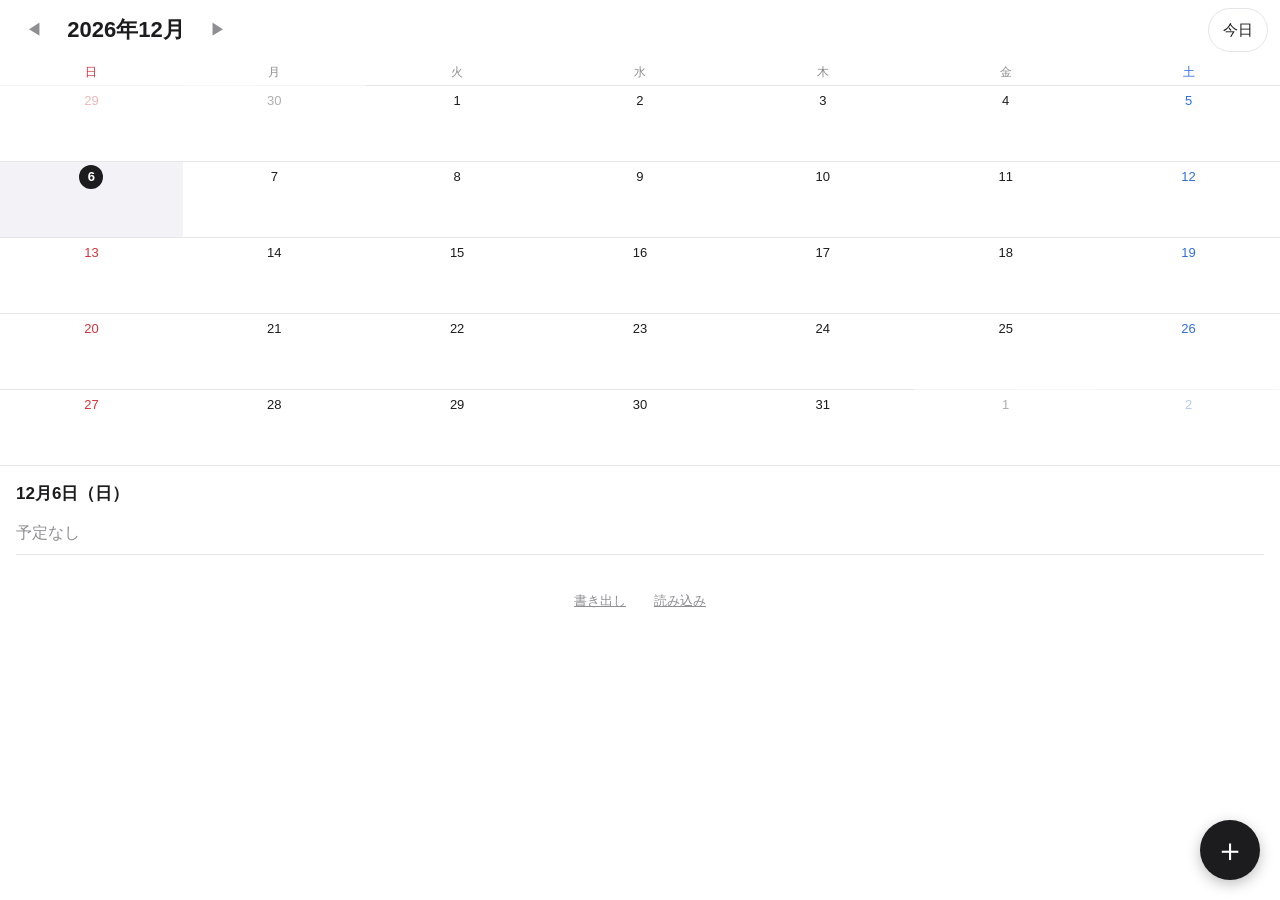
==== index.html @ e32bca34 "feat: カレンダーの画面 Co-Authored-By: Claude Opus 5.5 <noreply@anthropic.com>" ====
<!doctype html>
<html lang="ja">
<head>
  <meta charset="utf-8">
  <meta name="viewport" content="width=device-width, initial-scale=1, viewport-fit=cover">
  <meta name="apple-mobile-web-app-capable" content="yes">
  <meta name="mobile-web-app-capable" content="yes">
  <meta name="apple-mobile-web-app-status-bar-style" content="default">
  <meta name="apple-mobile-web-app-title" content="予定">
  <meta name="theme-color" content="#ffffff">
  <title>予定</title>
  <link rel="manifest" href="manifest.json">
  <link rel="apple-touch-icon" href="icon-192.png">
  <link rel="stylesheet" href="style.css">
</head>
<body>
  <header class="top">
    <button id="prev" class="nav" aria-label="前の月">◀</button>
    <h1 id="month-label"></h1>
    <button id="next" class="nav" aria-label="次の月">▶</button>
    <button id="today" class="today-btn">今日</button>
  </header>

  <div class="weekdays">
    <span class="sun">日</span><span>月</span><span>火</span><span>水</span><span>木</span><span>金</span><span class="sat">土</span>
  </div>
  <main id="grid" class="grid"></main>

  <section class="day">
    <p id="notice" class="notice" hidden>試合日程を読み込めませんでした</p>
    <h2 id="day-label"></h2>
    <ul id="day-list" class="day-list"></ul>
  </section>

  <footer class="backup">
    <button id="export">書き出し</button>
    <button id="import">読み込み</button>
    <input id="import-file" type="file" accept="application/json,.json" hidden>
  </footer>

  <button id="add" class="add" aria-label="予定を追加">＋</button>

  <dialog id="sheet" class="sheet">
    <form id="form" method="dialog">
      <h2 id="form-title">予定を追加</h2>
      <div class="types" role="radiogroup" aria-label="種類">
        <label><input type="radio" name="type" value="baito" checked><span>バイト</span></label>
        <label><input type="radio" name="type" value="jugyo"><span>授業</span></label>
        <label><input type="radio" name="type" value="shukatsu"><span>就活</span></label>
      </div>
      <label class="field">タイトル<input name="title" required placeholder="例：ABCマート"></label>
      <label class="field">日付<input name="date" type="date" required></label>
      <div class="row">
        <label class="field">開始<input name="start" type="time"></label>
        <label class="field">終了<input name="end" type="time"></label>
      </div>
      <div id="repeat-box" class="repeat" hidden>
        <label class="check"><input name="weekly" type="checkbox"> 毎週くり返す</label>
        <label class="field">終わりの日<input name="until" type="date"></label>
      </div>
      <label class="field">メモ<textarea name="memo" rows="2"></textarea></label>
      <p id="form-error" class="form-error" hidden></p>
      <div class="actions">
        <button type="button" id="delete" class="danger" hidden>消す</button>
        <button type="button" id="cancel">キャンセル</button>
        <button type="submit" id="save" class="primary">保存</button>
      </div>
    </form>
  </dialog>

  <script type="module" src="js/app.js"></script>
</body>
</html>
---- style.css ----
:root {
  --bg: #ffffff;
  --text: #1c1c1e;
  --sub: #8e8e93;
  --line: #e5e5ea;
  --soft: #f2f2f7;
  --accent: #1c1c1e;
  --sun: #d6333a;
  --sat: #2f6fde;
  color-scheme: light dark;
}

@media (prefers-color-scheme: dark) {
  :root {
    --bg: #000000;
    --text: #f2f2f7;
    --sub: #8e8e93;
    --line: #2c2c2e;
    --soft: #1c1c1e;
    --accent: #f2f2f7;
    --sun: #ff6b6b;
    --sat: #6ea2ff;
  }
}

* { box-sizing: border-box; }

body {
  margin: 0;
  background: var(--bg);
  color: var(--text);
  font-family: -apple-system, BlinkMacSystemFont, "Hiragino Sans", sans-serif;
  font-size: 16px;
  padding: env(safe-area-inset-top) 0 calc(96px + env(safe-area-inset-bottom));
  -webkit-tap-highlight-color: transparent;
}

button {
  font: inherit;
  color: inherit;
  background: none;
  border: 0;
  min-height: 44px;
  cursor: pointer;
}

/* 上のバー */
.top {
  display: flex;
  align-items: center;
  gap: 4px;
  padding: 8px 12px;
}
.top h1 {
  margin: 0;
  font-size: 22px;
  font-weight: 700;
  min-width: 132px;
  text-align: center;
}
.nav { width: 44px; color: var(--sub); }
.today-btn {
  margin-left: auto;
  padding: 0 14px;
  border: 1px solid var(--line);
  border-radius: 22px;
  font-size: 15px;
}

/* 曜日とマス */
.weekdays, .grid {
  display: grid;
  grid-template-columns: repeat(7, 1fr);
}
.weekdays span {
  text-align: center;
  font-size: 12px;
  color: var(--sub);
  padding: 4px 0;
}
.weekdays .sun { color: var(--sun); }
.weekdays .sat { color: var(--sat); }

.cell {
  min-height: 76px;
  min-width: 0;
  border-top: 1px solid var(--line);
  padding: 3px 2px;
  display: flex;
  flex-direction: column;
  gap: 2px;
  align-items: stretch;
  text-align: left;
  border-radius: 0;
}
.cell .num {
  align-self: center;
  font-size: 13px;
  width: 24px;
  height: 24px;
  line-height: 24px;
  text-align: center;
  border-radius: 12px;
}
.cell.sun .num { color: var(--sun); }
.cell.sat .num { color: var(--sat); }
.cell.other { opacity: 0.35; }
.cell.today .num { background: var(--accent); color: var(--bg); font-weight: 700; }
.cell.selected { background: var(--soft); }

.bar {
  font-size: 10px;
  line-height: 15px;
  padding: 0 3px;
  border-radius: 3px;
  color: #fff;
  white-space: nowrap;
  overflow: hidden;
  text-overflow: clip;
}
.more { font-size: 10px; color: var(--sub); padding-left: 3px; }

/* 下の一覧 */
.day { padding: 8px 16px; border-top: 1px solid var(--line); }
.day h2 { font-size: 17px; margin: 8px 0; }
.day-list { list-style: none; margin: 0; padding: 0; }
.day-list li { border-bottom: 1px solid var(--line); }
.day-list button, .day-list .static {
  width: 100%;
  display: flex;
  align-items: center;
  gap: 10px;
  padding: 10px 0;
  text-align: left;
}
.dot { width: 10px; height: 10px; border-radius: 5px; flex: none; }
.time { width: 112px; flex: none; white-space: nowrap; color: var(--sub); font-size: 15px; font-variant-numeric: tabular-nums; }
.title { flex: 1; min-width: 0; overflow-wrap: anywhere; }
.empty { color: var(--sub); padding: 10px 0; }
.notice { font-size: 13px; color: var(--sub); margin: 4px 0; }

.backup {
  display: flex;
  justify-content: center;
  gap: 16px;
  padding: 16px;
}
.backup button { font-size: 13px; color: var(--sub); text-decoration: underline; }

/* 追加ボタン */
.add {
  position: fixed;
  right: 20px;
  bottom: calc(20px + env(safe-area-inset-bottom));
  width: 60px;
  height: 60px;
  border-radius: 30px;
  background: var(--accent);
  color: var(--bg);
  font-size: 32px;
  line-height: 1;
  box-shadow: 0 4px 14px rgba(0, 0, 0, 0.25);
}

/* 下から出るフォーム */
.sheet {
  width: 100%;
  max-width: 520px;
  margin: auto auto 0;
  border: 0;
  border-radius: 16px 16px 0 0;
  padding: 16px 16px calc(16px + env(safe-area-inset-bottom));
  background: var(--bg);
  color: var(--text);
  max-height: 92vh;
}
.sheet::backdrop { background: rgba(0, 0, 0, 0.4); }
.sheet h2 { margin: 0 0 12px; font-size: 18px; }

.types { display: flex; gap: 8px; margin-bottom: 12px; }
.types label { flex: 1; }
.types input { position: absolute; opacity: 0; pointer-events: none; }
.types span {
  display: block;
  text-align: center;
  padding: 11px 0;
  border-radius: 10px;
  border: 1px solid var(--line);
}
.types input:checked + span { color: #fff; border-color: transparent; }
.types input[value="baito"]:checked + span { background: #2f6fde; }
.types input[value="jugyo"]:checked + span { background: #2e9e5b; }
.types input[value="shukatsu"]:checked + span { background: #e8862a; }
.types input:focus-visible + span { outline: 2px solid var(--accent); }

.field {
  display: flex;
  flex-direction: column;
  gap: 4px;
  font-size: 13px;
  color: var(--sub);
  margin-bottom: 10px;
  flex: 1;
  min-width: 0;
}
.field input, .field textarea {
  font: inherit;
  font-size: 16px;
  color: var(--text);
  background: var(--soft);
  border: 0;
  border-radius: 10px;
  padding: 10px 12px;
  min-height: 44px;
  width: 100%;
}
.row { display: flex; gap: 10px; }
.repeat { background: var(--soft); border-radius: 10px; padding: 10px 12px 0; margin-bottom: 10px; }
.repeat .field input { background: var(--bg); }
.check { display: flex; align-items: center; gap: 8px; min-height: 44px; }
.check input { width: 20px; height: 20px; }
.form-error { color: var(--sun); font-size: 14px; margin: 0 0 8px; }

.actions { display: flex; gap: 8px; }
.actions button { flex: 1; border-radius: 10px; background: var(--soft); }
.actions .primary { background: var(--accent); color: var(--bg); font-weight: 700; }
.actions .danger { color: var(--sun); }
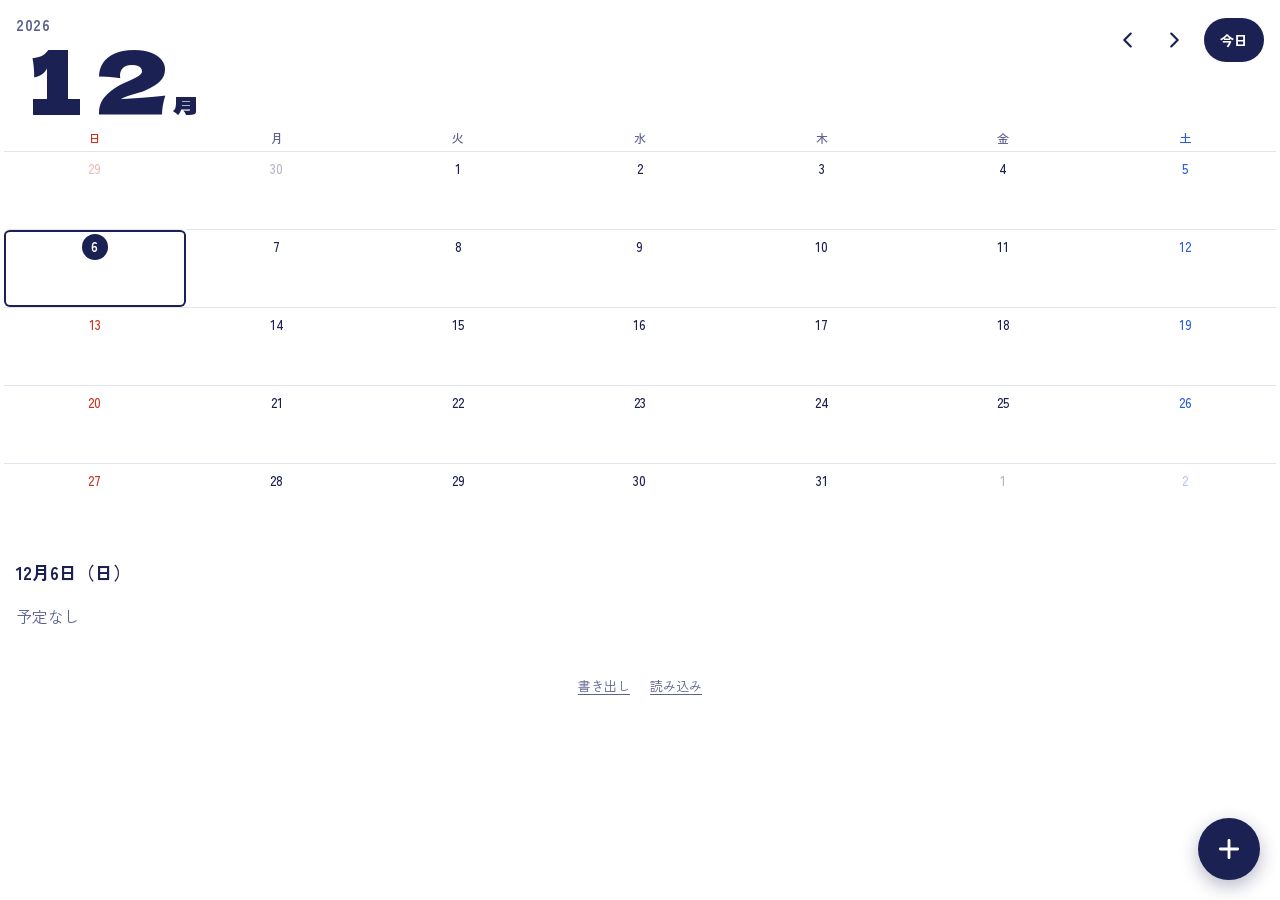
==== commit 8c1dc210: "style: アトレティコをテーマに見た目を作り直す（大きい月・試合の日の赤白しま・次の試合） Co-Authored-By: Claude Opus 5.5 <noreply@anthropic.c" ====
--- a/index.html
+++ b/index.html
@@ -7,19 +7,40 @@
   <meta name="mobile-web-app-capable" content="yes">
   <meta name="apple-mobile-web-app-status-bar-style" content="default">
   <meta name="apple-mobile-web-app-title" content="予定">
-  <meta name="theme-color" content="#ffffff">
+  <meta name="theme-color" content="#ffffff" media="(prefers-color-scheme: light)">
+  <meta name="theme-color" content="#0d1030" media="(prefers-color-scheme: dark)">
   <title>予定</title>
   <link rel="manifest" href="manifest.json">
   <link rel="apple-touch-icon" href="icon-192.png">
+  <link rel="preconnect" href="https://fonts.googleapis.com">
+  <link rel="preconnect" href="https://fonts.gstatic.com" crossorigin>
+  <link rel="stylesheet" href="https://fonts.googleapis.com/css2?family=Dela+Gothic+One&family=Zen+Kaku+Gothic+New:wght@400;500;700&display=swap">
   <link rel="stylesheet" href="style.css">
 </head>
 <body>
   <header class="top">
-    <button id="prev" class="nav" aria-label="前の月">◀</button>
-    <h1 id="month-label"></h1>
-    <button id="next" class="nav" aria-label="次の月">▶</button>
-    <button id="today" class="today-btn">今日</button>
+    <h1 class="month" aria-live="polite">
+      <span id="year" class="year"></span>
+      <span class="month-row"><span id="month-num" class="month-num"></span><span class="month-unit">月</span></span>
+    </h1>
+    <nav class="nav-group">
+      <button id="prev" class="nav" aria-label="前の月"><svg viewBox="0 0 24 24" aria-hidden="true"><path d="M15 5l-7 7 7 7"/></svg></button>
+      <button id="next" class="nav" aria-label="次の月"><svg viewBox="0 0 24 24" aria-hidden="true"><path d="M9 5l7 7-7 7"/></svg></button>
+      <button id="today" class="today-btn">今日</button>
+    </nav>
   </header>
+
+  <button id="next-match" class="next-match" hidden>
+    <span class="stripes" aria-hidden="true"></span>
+    <span class="nm-main">
+      <span class="nm-label">次の試合</span>
+      <span id="nm-title" class="nm-title"></span>
+    </span>
+    <span class="nm-side">
+      <span id="nm-when" class="nm-when"></span>
+      <span id="nm-comp" class="nm-comp"></span>
+    </span>
+  </button>
 
   <div class="weekdays">
     <span class="sun">日</span><span>月</span><span>火</span><span>水</span><span>木</span><span>金</span><span class="sat">土</span>
@@ -38,7 +59,7 @@
     <input id="import-file" type="file" accept="application/json,.json" hidden>
   </footer>
 
-  <button id="add" class="add" aria-label="予定を追加">＋</button>
+  <button id="add" class="add" aria-label="予定を追加"><svg viewBox="0 0 24 24" aria-hidden="true"><path d="M12 4v16M4 12h16"/></svg></button>
 
   <dialog id="sheet" class="sheet">
     <form id="form" method="dialog">
--- a/style.css
+++ b/style.css
@@ -1,25 +1,30 @@
+/* アトレティコの紺と赤白をもとにした見た目 */
 :root {
-  --bg: #ffffff;
-  --text: #1c1c1e;
-  --sub: #8e8e93;
-  --line: #e5e5ea;
-  --soft: #f2f2f7;
-  --accent: #1c1c1e;
-  --sun: #d6333a;
-  --sat: #2f6fde;
+  --ink: #1b2152;        /* 紺：文字・ボタン */
+  --ink-soft: #5d6390;   /* 紺の薄い版：補足の文字 */
+  --paper: #ffffff;      /* 背景 */
+  --mist: #f1f2f6;       /* 薄いグレー：入力欄・選択中 */
+  --rule: #e2e4ee;       /* 線 */
+  --red: #cb3524;        /* アトレティコの赤 */
+  --sat: #2b5fd9;
+  --on-ink: #ffffff;     /* 紺の上の文字 */
+  --stripe: rgba(203, 53, 36, 0.09);
+  --display: "Dela Gothic One", "Hiragino Sans", sans-serif;
+  --body: "Zen Kaku Gothic New", -apple-system, "Hiragino Sans", sans-serif;
   color-scheme: light dark;
 }
 
 @media (prefers-color-scheme: dark) {
   :root {
-    --bg: #000000;
-    --text: #f2f2f7;
-    --sub: #8e8e93;
-    --line: #2c2c2e;
-    --soft: #1c1c1e;
-    --accent: #f2f2f7;
-    --sun: #ff6b6b;
-    --sat: #6ea2ff;
+    --ink: #eef0fa;
+    --ink-soft: #9aa0c8;
+    --paper: #0d1030;
+    --mist: #181c45;
+    --rule: #242959;
+    --red: #ff5a47;
+    --sat: #7aa0ff;
+    --on-ink: #0d1030;
+    --stripe: rgba(255, 90, 71, 0.13);
   }
 }
 
@@ -27,11 +32,12 @@
 
 body {
   margin: 0;
-  background: var(--bg);
-  color: var(--text);
-  font-family: -apple-system, BlinkMacSystemFont, "Hiragino Sans", sans-serif;
+  background: var(--paper);
+  color: var(--ink);
+  font-family: var(--body);
   font-size: 16px;
-  padding: env(safe-area-inset-top) 0 calc(96px + env(safe-area-inset-bottom));
+  line-height: 1.5;
+  padding: env(safe-area-inset-top) 0 calc(104px + env(safe-area-inset-bottom));
   -webkit-tap-highlight-color: transparent;
 }
 
@@ -40,165 +46,230 @@
   color: inherit;
   background: none;
   border: 0;
+  padding: 0;
   min-height: 44px;
   cursor: pointer;
 }
-
-/* 上のバー */
+button:focus-visible, input:focus-visible, textarea:focus-visible {
+  outline: 2px solid var(--red);
+  outline-offset: 2px;
+}
+
+/* ---------- 上：大きい月 ---------- */
 .top {
   display: flex;
+  justify-content: space-between;
+  align-items: flex-start;
+  padding: 14px 16px 6px;
+}
+.month { margin: 0; font-weight: 400; }
+.year {
+  display: block;
+  font-size: 15px;
+  font-weight: 700;
+  color: var(--ink-soft);
+  letter-spacing: 0.04em;
+}
+.month-row { display: flex; align-items: baseline; gap: 4px; }
+.month-num {
+  font-family: var(--display);
+  font-size: 88px;
+  line-height: 0.92;
+  letter-spacing: -0.03em;
+  font-variant-numeric: tabular-nums;
+}
+.month-unit { font-family: var(--display); font-size: 24px; }
+.month-num.swap { animation: swap 260ms cubic-bezier(0.2, 0.7, 0.2, 1); }
+@keyframes swap {
+  from { opacity: 0; transform: translateY(10px); }
+}
+
+.nav-group { display: flex; align-items: center; gap: 2px; padding-top: 4px; }
+.nav { width: 44px; display: grid; place-items: center; color: var(--ink); }
+.nav svg { width: 22px; height: 22px; fill: none; stroke: currentColor; stroke-width: 2.4; stroke-linecap: round; stroke-linejoin: round; }
+.today-btn {
+  margin-left: 6px;
+  padding: 0 16px;
+  border-radius: 22px;
+  background: var(--ink);
+  color: var(--on-ink);
+  font-weight: 700;
+  font-size: 14px;
+}
+
+/* ---------- 次の試合 ---------- */
+.next-match {
+  display: flex;
   align-items: center;
-  gap: 4px;
-  padding: 8px 12px;
-}
-.top h1 {
-  margin: 0;
-  font-size: 22px;
-  font-weight: 700;
-  min-width: 132px;
-  text-align: center;
-}
-.nav { width: 44px; color: var(--sub); }
-.today-btn {
-  margin-left: auto;
-  padding: 0 14px;
-  border: 1px solid var(--line);
-  border-radius: 22px;
-  font-size: 15px;
-}
-
-/* 曜日とマス */
+  gap: 10px;
+  width: calc(100% - 32px);
+  margin: 6px 16px 12px;
+  padding: 8px 12px 8px 0;
+  text-align: left;
+  border-top: 1px solid var(--rule);
+  border-bottom: 1px solid var(--rule);
+  border-radius: 0;
+}
+.next-match[hidden] { display: none; }
+.stripes {
+  flex: none;
+  width: 22px;
+  height: 36px;
+  background: repeating-linear-gradient(90deg, var(--red) 0 4.4px, transparent 4.4px 8.8px);
+  border-radius: 2px;
+}
+.nm-main, .nm-side { display: flex; flex-direction: column; line-height: 1.35; }
+.nm-main { flex: 1; min-width: 0; }
+.nm-side { flex: none; align-items: flex-end; }
+.nm-label, .nm-comp { font-size: 12px; color: var(--ink-soft); }
+.nm-title { font-weight: 700; overflow: hidden; text-overflow: ellipsis; white-space: nowrap; }
+.nm-when { font-size: 15px; font-weight: 700; font-variant-numeric: tabular-nums; }
+
+/* ---------- 曜日とマス ---------- */
 .weekdays, .grid {
   display: grid;
-  grid-template-columns: repeat(7, 1fr);
+  grid-template-columns: repeat(7, minmax(0, 1fr));
+  padding: 0 4px;
 }
 .weekdays span {
   text-align: center;
   font-size: 12px;
-  color: var(--sub);
-  padding: 4px 0;
-}
-.weekdays .sun { color: var(--sun); }
+  font-weight: 500;
+  color: var(--ink-soft);
+  padding-bottom: 4px;
+}
+.weekdays .sun { color: var(--red); }
 .weekdays .sat { color: var(--sat); }
 
 .cell {
-  min-height: 76px;
-  min-width: 0;
-  border-top: 1px solid var(--line);
-  padding: 3px 2px;
+  min-height: 78px;
+  border-top: 1px solid var(--rule);
+  padding: 4px 2px 3px;
   display: flex;
   flex-direction: column;
   gap: 2px;
   align-items: stretch;
   text-align: left;
   border-radius: 0;
-}
+  position: relative;
+}
+/* 試合の日は赤白のしま */
+.cell.match {
+  background: repeating-linear-gradient(90deg, var(--stripe) 0 7px, transparent 7px 14px);
+}
+.cell.selected { box-shadow: inset 0 0 0 2px var(--ink); border-radius: 6px; }
 .cell .num {
   align-self: center;
   font-size: 13px;
-  width: 24px;
-  height: 24px;
-  line-height: 24px;
+  font-weight: 500;
+  width: 26px;
+  height: 26px;
+  line-height: 26px;
   text-align: center;
-  border-radius: 12px;
-}
-.cell.sun .num { color: var(--sun); }
+  border-radius: 13px;
+  font-variant-numeric: tabular-nums;
+}
+.cell.sun .num { color: var(--red); }
 .cell.sat .num { color: var(--sat); }
-.cell.other { opacity: 0.35; }
-.cell.today .num { background: var(--accent); color: var(--bg); font-weight: 700; }
-.cell.selected { background: var(--soft); }
+.cell.other > * { opacity: 0.32; }
+.cell.today .num { background: var(--ink); color: var(--on-ink); font-weight: 700; }
 
 .bar {
   font-size: 10px;
-  line-height: 15px;
+  font-weight: 700;
+  line-height: 16px;
   padding: 0 3px;
   border-radius: 3px;
   color: #fff;
   white-space: nowrap;
   overflow: hidden;
-  text-overflow: clip;
-}
-.more { font-size: 10px; color: var(--sub); padding-left: 3px; }
-
-/* 下の一覧 */
-.day { padding: 8px 16px; border-top: 1px solid var(--line); }
-.day h2 { font-size: 17px; margin: 8px 0; }
+}
+.more { font-size: 10px; font-weight: 700; color: var(--ink-soft); padding-left: 3px; }
+
+/* ---------- その日の予定 ---------- */
+.day { padding: 18px 16px 4px; }
+.day h2 { font-size: 18px; font-weight: 700; margin: 0 0 6px; }
 .day-list { list-style: none; margin: 0; padding: 0; }
-.day-list li { border-bottom: 1px solid var(--line); }
+.day-list li { border-bottom: 1px solid var(--rule); }
 .day-list button, .day-list .static {
   width: 100%;
   display: flex;
   align-items: center;
-  gap: 10px;
-  padding: 10px 0;
+  gap: 12px;
+  padding: 12px 0;
   text-align: left;
 }
-.dot { width: 10px; height: 10px; border-radius: 5px; flex: none; }
-.time { width: 112px; flex: none; white-space: nowrap; color: var(--sub); font-size: 15px; font-variant-numeric: tabular-nums; }
-.title { flex: 1; min-width: 0; overflow-wrap: anywhere; }
-.empty { color: var(--sub); padding: 10px 0; }
-.notice { font-size: 13px; color: var(--sub); margin: 4px 0; }
+.dot { width: 4px; align-self: stretch; border-radius: 2px; flex: none; }
+.time { width: 108px; flex: none; color: var(--ink-soft); font-size: 15px; font-weight: 500; white-space: nowrap; font-variant-numeric: tabular-nums; }
+.title { flex: 1; min-width: 0; font-weight: 500; overflow-wrap: anywhere; }
+.empty { color: var(--ink-soft); padding: 12px 0; border-bottom: 0 !important; }
+.notice { font-size: 13px; color: var(--red); margin: 0 0 8px; }
 
 .backup {
   display: flex;
   justify-content: center;
-  gap: 16px;
-  padding: 16px;
-}
-.backup button { font-size: 13px; color: var(--sub); text-decoration: underline; }
-
-/* 追加ボタン */
+  gap: 20px;
+  padding: 20px 16px;
+}
+.backup button { font-size: 13px; color: var(--ink-soft); text-decoration: underline; text-underline-offset: 3px; }
+
+/* ---------- 追加ボタン ---------- */
 .add {
   position: fixed;
   right: 20px;
   bottom: calc(20px + env(safe-area-inset-bottom));
-  width: 60px;
-  height: 60px;
-  border-radius: 30px;
-  background: var(--accent);
-  color: var(--bg);
-  font-size: 32px;
-  line-height: 1;
-  box-shadow: 0 4px 14px rgba(0, 0, 0, 0.25);
-}
-
-/* 下から出るフォーム */
+  width: 62px;
+  height: 62px;
+  border-radius: 31px;
+  background: var(--ink);
+  color: var(--on-ink);
+  display: grid;
+  place-items: center;
+  box-shadow: 0 6px 18px rgba(27, 33, 82, 0.32);
+}
+.add svg { width: 26px; height: 26px; stroke: currentColor; stroke-width: 2.6; stroke-linecap: round; }
+
+/* ---------- 下から出るフォーム ---------- */
 .sheet {
   width: 100%;
   max-width: 520px;
   margin: auto auto 0;
   border: 0;
-  border-radius: 16px 16px 0 0;
-  padding: 16px 16px calc(16px + env(safe-area-inset-bottom));
-  background: var(--bg);
-  color: var(--text);
+  border-radius: 20px 20px 0 0;
+  padding: 20px 16px calc(16px + env(safe-area-inset-bottom));
+  background: var(--paper);
+  color: var(--ink);
   max-height: 92vh;
 }
-.sheet::backdrop { background: rgba(0, 0, 0, 0.4); }
-.sheet h2 { margin: 0 0 12px; font-size: 18px; }
-
-.types { display: flex; gap: 8px; margin-bottom: 12px; }
+.sheet[open] { animation: rise 220ms cubic-bezier(0.2, 0.7, 0.2, 1); }
+@keyframes rise { from { transform: translateY(40px); opacity: 0; } }
+.sheet::backdrop { background: rgba(13, 16, 48, 0.45); }
+.sheet h2 { margin: 0 0 14px; font-family: var(--display); font-weight: 400; font-size: 22px; }
+
+.types { display: flex; gap: 8px; margin-bottom: 14px; }
 .types label { flex: 1; }
 .types input { position: absolute; opacity: 0; pointer-events: none; }
 .types span {
   display: block;
   text-align: center;
-  padding: 11px 0;
+  padding: 10px 0;
   border-radius: 10px;
-  border: 1px solid var(--line);
+  border: 1.5px solid var(--rule);
+  font-weight: 700;
 }
 .types input:checked + span { color: #fff; border-color: transparent; }
-.types input[value="baito"]:checked + span { background: #2f6fde; }
-.types input[value="jugyo"]:checked + span { background: #2e9e5b; }
-.types input[value="shukatsu"]:checked + span { background: #e8862a; }
-.types input:focus-visible + span { outline: 2px solid var(--accent); }
+.types input[value="baito"]:checked + span { background: #2b5fd9; }
+.types input[value="jugyo"]:checked + span { background: #17936a; }
+.types input[value="shukatsu"]:checked + span { background: #e08214; }
+.types input:focus-visible + span { outline: 2px solid var(--red); outline-offset: 2px; }
 
 .field {
   display: flex;
   flex-direction: column;
   gap: 4px;
   font-size: 13px;
-  color: var(--sub);
+  font-weight: 500;
+  color: var(--ink-soft);
   margin-bottom: 10px;
   flex: 1;
   min-width: 0;
@@ -206,8 +277,9 @@
 .field input, .field textarea {
   font: inherit;
   font-size: 16px;
-  color: var(--text);
-  background: var(--soft);
+  font-weight: 400;
+  color: var(--ink);
+  background: var(--mist);
   border: 0;
   border-radius: 10px;
   padding: 10px 12px;
@@ -215,13 +287,18 @@
   width: 100%;
 }
 .row { display: flex; gap: 10px; }
-.repeat { background: var(--soft); border-radius: 10px; padding: 10px 12px 0; margin-bottom: 10px; }
-.repeat .field input { background: var(--bg); }
-.check { display: flex; align-items: center; gap: 8px; min-height: 44px; }
-.check input { width: 20px; height: 20px; }
-.form-error { color: var(--sun); font-size: 14px; margin: 0 0 8px; }
-
-.actions { display: flex; gap: 8px; }
-.actions button { flex: 1; border-radius: 10px; background: var(--soft); }
-.actions .primary { background: var(--accent); color: var(--bg); font-weight: 700; }
-.actions .danger { color: var(--sun); }
+.repeat { background: var(--mist); border-radius: 12px; padding: 4px 12px 2px; margin-bottom: 10px; }
+.repeat[hidden] { display: none; }
+.repeat .field input { background: var(--paper); }
+.check { display: flex; align-items: center; gap: 8px; min-height: 44px; font-weight: 500; }
+.check input { width: 20px; height: 20px; accent-color: var(--ink); }
+.form-error { color: var(--red); font-size: 14px; font-weight: 500; margin: 0 0 8px; }
+
+.actions { display: flex; gap: 8px; margin-top: 4px; }
+.actions button { flex: 1; border-radius: 12px; background: var(--mist); font-weight: 700; }
+.actions .primary { background: var(--ink); color: var(--on-ink); }
+.actions .danger { color: var(--red); }
+
+@media (prefers-reduced-motion: reduce) {
+  .month-num.swap, .sheet[open] { animation: none; }
+}
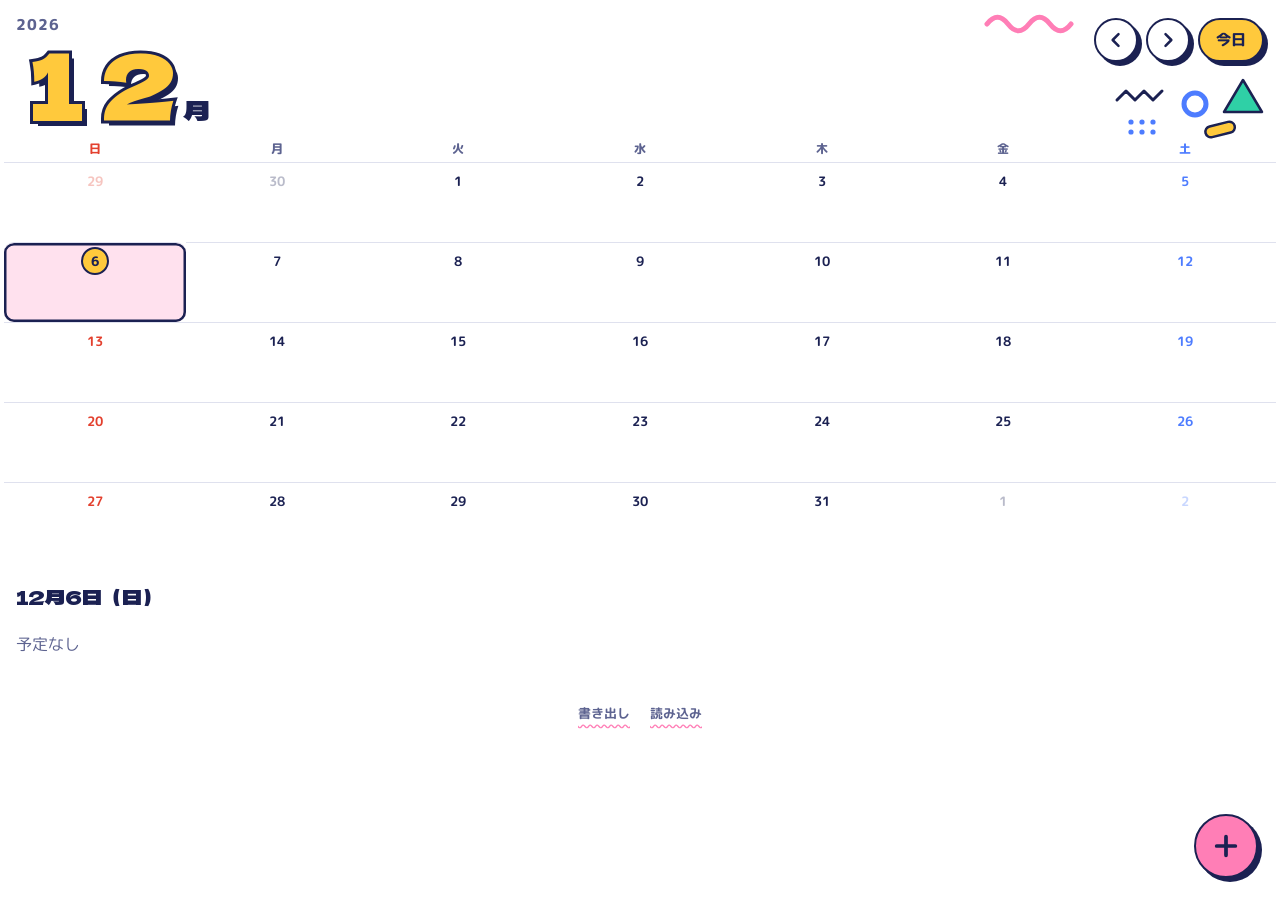
==== commit 51717c8b: "style: メンフィス風に作り直す（太いフチ・ずらした影・形のかざり・赤白しまは削除） Co-Authored-By: Claude Opus 5.5 <noreply@anthropic.com>" ====
--- a/index.html
+++ b/index.html
@@ -8,30 +8,40 @@
   <meta name="apple-mobile-web-app-status-bar-style" content="default">
   <meta name="apple-mobile-web-app-title" content="予定">
   <meta name="theme-color" content="#ffffff" media="(prefers-color-scheme: light)">
-  <meta name="theme-color" content="#0d1030" media="(prefers-color-scheme: dark)">
+  <meta name="theme-color" content="#1d2150" media="(prefers-color-scheme: dark)">
   <title>予定</title>
   <link rel="manifest" href="manifest.json">
   <link rel="apple-touch-icon" href="icon-192.png">
   <link rel="preconnect" href="https://fonts.googleapis.com">
   <link rel="preconnect" href="https://fonts.gstatic.com" crossorigin>
-  <link rel="stylesheet" href="https://fonts.googleapis.com/css2?family=Dela+Gothic+One&family=Zen+Kaku+Gothic+New:wght@400;500;700&display=swap">
+  <link rel="stylesheet" href="https://fonts.googleapis.com/css2?family=Dela+Gothic+One&family=M+PLUS+Rounded+1c:wght@400;500;700;800&display=swap">
   <link rel="stylesheet" href="style.css">
 </head>
 <body>
   <header class="top">
+    <svg class="deco" viewBox="0 0 375 140" preserveAspectRatio="xMaxYMid meet" aria-hidden="true">
+      <path class="squiggle" d="M82 24c7-9 14-9 21 0s14 9 21 0 14-9 21 0 14 9 21 0"/>
+      <path class="zigzag" d="M212 100l9-9 9 9 9-9 9 9 9-9"/>
+      <circle class="ring" cx="290" cy="104" r="11"/>
+      <path class="tri" d="M338 80l19 32h-38z"/>
+      <g class="dots">
+        <circle cx="226" cy="122" r="2.6"/><circle cx="237" cy="122" r="2.6"/><circle cx="248" cy="122" r="2.6"/>
+        <circle cx="226" cy="132" r="2.6"/><circle cx="237" cy="132" r="2.6"/><circle cx="248" cy="132" r="2.6"/>
+      </g>
+      <rect class="pill" x="300" y="124" width="30" height="11" rx="5.5" transform="rotate(-14 315 129)"/>
+    </svg>
     <h1 class="month" aria-live="polite">
       <span id="year" class="year"></span>
       <span class="month-row"><span id="month-num" class="month-num"></span><span class="month-unit">月</span></span>
     </h1>
     <nav class="nav-group">
-      <button id="prev" class="nav" aria-label="前の月"><svg viewBox="0 0 24 24" aria-hidden="true"><path d="M15 5l-7 7 7 7"/></svg></button>
-      <button id="next" class="nav" aria-label="次の月"><svg viewBox="0 0 24 24" aria-hidden="true"><path d="M9 5l7 7-7 7"/></svg></button>
-      <button id="today" class="today-btn">今日</button>
+      <button id="prev" class="nav pop" aria-label="前の月"><svg viewBox="0 0 24 24" aria-hidden="true"><path d="M15 5l-7 7 7 7"/></svg></button>
+      <button id="next" class="nav pop" aria-label="次の月"><svg viewBox="0 0 24 24" aria-hidden="true"><path d="M9 5l7 7-7 7"/></svg></button>
+      <button id="today" class="today-btn pop">今日</button>
     </nav>
   </header>
 
-  <button id="next-match" class="next-match" hidden>
-    <span class="stripes" aria-hidden="true"></span>
+  <button id="next-match" class="next-match pop" hidden>
     <span class="nm-main">
       <span class="nm-label">次の試合</span>
       <span id="nm-title" class="nm-title"></span>
@@ -59,7 +69,7 @@
     <input id="import-file" type="file" accept="application/json,.json" hidden>
   </footer>
 
-  <button id="add" class="add" aria-label="予定を追加"><svg viewBox="0 0 24 24" aria-hidden="true"><path d="M12 4v16M4 12h16"/></svg></button>
+  <button id="add" class="add pop" aria-label="予定を追加"><svg viewBox="0 0 24 24" aria-hidden="true"><path d="M12 4v16M4 12h16"/></svg></button>
 
   <dialog id="sheet" class="sheet">
     <form id="form" method="dialog">
@@ -82,9 +92,9 @@
       <label class="field">メモ<textarea name="memo" rows="2"></textarea></label>
       <p id="form-error" class="form-error" hidden></p>
       <div class="actions">
-        <button type="button" id="delete" class="danger" hidden>消す</button>
-        <button type="button" id="cancel">キャンセル</button>
-        <button type="submit" id="save" class="primary">保存</button>
+        <button type="button" id="delete" class="danger pop" hidden>消す</button>
+        <button type="button" id="cancel" class="pop">キャンセル</button>
+        <button type="submit" id="save" class="primary pop">保存</button>
       </div>
     </form>
   </dialog>
--- a/style.css
+++ b/style.css
@@ -1,30 +1,37 @@
-/* アトレティコの紺と赤白をもとにした見た目 */
+/* メンフィス × アトレティコ：太いフチ、ずらした影、形のかざり */
 :root {
-  --ink: #1b2152;        /* 紺：文字・ボタン */
-  --ink-soft: #5d6390;   /* 紺の薄い版：補足の文字 */
+  --ink: #1b2152;        /* 文字 */
+  --ink-soft: #5d6390;   /* 補足の文字 */
+  --edge: #1b2152;       /* フチ */
+  --drop: #1b2152;       /* ずらした影 */
   --paper: #ffffff;      /* 背景 */
-  --mist: #f1f2f6;       /* 薄いグレー：入力欄・選択中 */
-  --rule: #e2e4ee;       /* 線 */
-  --red: #cb3524;        /* アトレティコの赤 */
-  --sat: #2b5fd9;
-  --on-ink: #ffffff;     /* 紺の上の文字 */
-  --stripe: rgba(203, 53, 36, 0.09);
+  --mist: #f0f1f8;       /* 入力欄 */
+  --rule: #dfe1ee;       /* マスの線 */
+  --yellow: #ffc93c;
+  --pink: #ff7eb6;
+  --pink-soft: #ffe1ee;
+  --mint: #2fd0a6;
+  --blue: #4d7cff;
+  --red: #e3402e;
+  --on-color: #1b2152;   /* 明るい色の上の文字（いつも紺） */
   --display: "Dela Gothic One", "Hiragino Sans", sans-serif;
-  --body: "Zen Kaku Gothic New", -apple-system, "Hiragino Sans", sans-serif;
+  --body: "M PLUS Rounded 1c", "Hiragino Maru Gothic ProN", -apple-system, sans-serif;
+  --stroke: 2.5px;
+  --lift: 4px;
   color-scheme: light dark;
 }
 
 @media (prefers-color-scheme: dark) {
   :root {
-    --ink: #eef0fa;
-    --ink-soft: #9aa0c8;
-    --paper: #0d1030;
-    --mist: #181c45;
-    --rule: #242959;
-    --red: #ff5a47;
-    --sat: #7aa0ff;
-    --on-ink: #0d1030;
-    --stripe: rgba(255, 90, 71, 0.13);
+    --ink: #f2f3ff;
+    --ink-soft: #a9aed6;
+    --edge: #f2f3ff;
+    --drop: #05061a;
+    --paper: #1d2150;
+    --mist: #2a2f68;
+    --rule: #333971;
+    --pink-soft: #4a2a5e;
+    --red: #ff5f4c;
   }
 }
 
@@ -37,7 +44,7 @@
   font-family: var(--body);
   font-size: 16px;
   line-height: 1.5;
-  padding: env(safe-area-inset-top) 0 calc(104px + env(safe-area-inset-bottom));
+  padding: env(safe-area-inset-top) 0 calc(108px + env(safe-area-inset-bottom));
   -webkit-tap-highlight-color: transparent;
 }
 
@@ -51,79 +58,121 @@
   cursor: pointer;
 }
 button:focus-visible, input:focus-visible, textarea:focus-visible {
-  outline: 2px solid var(--red);
+  outline: 3px solid var(--pink);
   outline-offset: 2px;
 }
 
-/* ---------- 上：大きい月 ---------- */
+/* フチと影のついた「ポップな部品」 */
+.pop {
+  border: var(--stroke) solid var(--edge);
+  box-shadow: var(--lift) var(--lift) 0 var(--drop);
+  transition: transform 80ms ease-out, box-shadow 80ms ease-out;
+}
+.pop:active {
+  transform: translate(3px, 3px);
+  box-shadow: 1px 1px 0 var(--drop);
+}
+
+/* ---------- 上：大きい月とかざり ---------- */
 .top {
+  position: relative;
   display: flex;
   justify-content: space-between;
   align-items: flex-start;
-  padding: 14px 16px 6px;
-}
-.month { margin: 0; font-weight: 400; }
+  min-height: 140px;
+  padding: 14px 16px 10px;
+  overflow: hidden;
+}
+.deco {
+  position: absolute;
+  inset: 0;
+  width: 100%;
+  height: 100%;
+  pointer-events: none;
+}
+.deco .squiggle { fill: none; stroke: var(--pink); stroke-width: 5; stroke-linecap: round; }
+.deco .tri { fill: var(--mint); stroke: var(--edge); stroke-width: 2.5; stroke-linejoin: round; }
+.deco .ring { fill: none; stroke: var(--blue); stroke-width: 5; }
+.deco .zigzag { fill: none; stroke: var(--edge); stroke-width: 3; stroke-linecap: round; stroke-linejoin: round; }
+.deco .dots { fill: var(--blue); }
+.deco .pill { fill: var(--yellow); stroke: var(--edge); stroke-width: 2.5; }
+
+.month { position: relative; margin: 0; font-weight: 400; }
 .year {
   display: block;
   font-size: 15px;
-  font-weight: 700;
+  font-weight: 800;
   color: var(--ink-soft);
-  letter-spacing: 0.04em;
-}
-.month-row { display: flex; align-items: baseline; gap: 4px; }
+  letter-spacing: 0.06em;
+}
+.month-row { display: flex; align-items: baseline; gap: 6px; }
 .month-num {
   font-family: var(--display);
-  font-size: 88px;
-  line-height: 0.92;
-  letter-spacing: -0.03em;
+  font-size: 92px;
+  line-height: 0.95;
+  letter-spacing: -0.02em;
+  color: var(--yellow);
+  -webkit-text-stroke: 6px var(--edge);
+  paint-order: stroke fill;
+  text-shadow: 5px 5px 0 var(--drop);
   font-variant-numeric: tabular-nums;
 }
-.month-unit { font-family: var(--display); font-size: 24px; }
-.month-num.swap { animation: swap 260ms cubic-bezier(0.2, 0.7, 0.2, 1); }
+.month-unit { font-family: var(--display); font-size: 26px; }
+.month-num.swap { animation: swap 320ms cubic-bezier(0.3, 1.6, 0.5, 1); }
 @keyframes swap {
-  from { opacity: 0; transform: translateY(10px); }
-}
-
-.nav-group { display: flex; align-items: center; gap: 2px; padding-top: 4px; }
-.nav { width: 44px; display: grid; place-items: center; color: var(--ink); }
-.nav svg { width: 22px; height: 22px; fill: none; stroke: currentColor; stroke-width: 2.4; stroke-linecap: round; stroke-linejoin: round; }
+  from { opacity: 0; transform: translateY(14px) rotate(-6deg); }
+}
+
+.nav-group { position: relative; flex: none; display: flex; align-items: center; gap: 8px; padding-top: 4px; }
+.nav {
+  width: 44px;
+  height: 44px;
+  border-radius: 22px;
+  display: grid;
+  place-items: center;
+  background: var(--paper);
+}
+.nav svg { width: 20px; height: 20px; fill: none; stroke: currentColor; stroke-width: 3; stroke-linecap: round; stroke-linejoin: round; }
 .today-btn {
-  margin-left: 6px;
   padding: 0 16px;
+  height: 44px;
   border-radius: 22px;
-  background: var(--ink);
-  color: var(--on-ink);
-  font-weight: 700;
-  font-size: 14px;
+  background: var(--yellow);
+  color: var(--on-color);
+  font-weight: 800;
+  font-size: 15px;
+  white-space: nowrap;
 }
 
 /* ---------- 次の試合 ---------- */
 .next-match {
   display: flex;
   align-items: center;
-  gap: 10px;
-  width: calc(100% - 32px);
-  margin: 6px 16px 12px;
-  padding: 8px 12px 8px 0;
+  gap: 12px;
+  width: calc(100% - 36px);
+  margin: 4px 16px 16px;
+  padding: 10px 14px;
   text-align: left;
-  border-top: 1px solid var(--rule);
-  border-bottom: 1px solid var(--rule);
-  border-radius: 0;
+  border-radius: 16px;
+  background: var(--paper);
 }
 .next-match[hidden] { display: none; }
-.stripes {
-  flex: none;
-  width: 22px;
-  height: 36px;
-  background: repeating-linear-gradient(90deg, var(--red) 0 4.4px, transparent 4.4px 8.8px);
-  border-radius: 2px;
-}
 .nm-main, .nm-side { display: flex; flex-direction: column; line-height: 1.35; }
-.nm-main { flex: 1; min-width: 0; }
+.nm-main { flex: 1; min-width: 0; align-items: flex-start; gap: 3px; }
 .nm-side { flex: none; align-items: flex-end; }
-.nm-label, .nm-comp { font-size: 12px; color: var(--ink-soft); }
-.nm-title { font-weight: 700; overflow: hidden; text-overflow: ellipsis; white-space: nowrap; }
-.nm-when { font-size: 15px; font-weight: 700; font-variant-numeric: tabular-nums; }
+.nm-label {
+  font-size: 11px;
+  font-weight: 800;
+  color: #fff;
+  background: var(--red);
+  border: 2px solid var(--edge);
+  border-radius: 10px;
+  padding: 0 8px;
+  line-height: 18px;
+}
+.nm-comp { font-size: 12px; color: var(--ink-soft); font-weight: 500; }
+.nm-title { font-weight: 800; max-width: 100%; overflow: hidden; text-overflow: ellipsis; white-space: nowrap; }
+.nm-when { font-size: 15px; font-weight: 800; font-variant-numeric: tabular-nums; }
 
 /* ---------- 曜日とマス ---------- */
 .weekdays, .grid {
@@ -134,63 +183,69 @@
 .weekdays span {
   text-align: center;
   font-size: 12px;
-  font-weight: 500;
+  font-weight: 800;
   color: var(--ink-soft);
   padding-bottom: 4px;
 }
 .weekdays .sun { color: var(--red); }
-.weekdays .sat { color: var(--sat); }
+.weekdays .sat { color: var(--blue); }
 
 .cell {
-  min-height: 78px;
-  border-top: 1px solid var(--rule);
+  min-height: 80px;
+  border-top: 1.5px solid var(--rule);
   padding: 4px 2px 3px;
   display: flex;
   flex-direction: column;
-  gap: 2px;
+  gap: 3px;
   align-items: stretch;
   text-align: left;
   border-radius: 0;
-  position: relative;
-}
-/* 試合の日は赤白のしま */
-.cell.match {
-  background: repeating-linear-gradient(90deg, var(--stripe) 0 7px, transparent 7px 14px);
-}
-.cell.selected { box-shadow: inset 0 0 0 2px var(--ink); border-radius: 6px; }
+}
+.cell.selected {
+  background: var(--pink-soft);
+  box-shadow: inset 0 0 0 var(--stroke) var(--edge);
+  border-radius: 10px;
+}
 .cell .num {
   align-self: center;
   font-size: 13px;
-  font-weight: 500;
-  width: 26px;
-  height: 26px;
-  line-height: 26px;
+  font-weight: 700;
+  width: 28px;
+  height: 28px;
+  line-height: 24px;
   text-align: center;
-  border-radius: 13px;
+  border-radius: 14px;
+  border: 2px solid transparent;
   font-variant-numeric: tabular-nums;
 }
 .cell.sun .num { color: var(--red); }
-.cell.sat .num { color: var(--sat); }
-.cell.other > * { opacity: 0.32; }
-.cell.today .num { background: var(--ink); color: var(--on-ink); font-weight: 700; }
+.cell.sat .num { color: var(--blue); }
+.cell.other > * { opacity: 0.3; }
+.cell.today .num {
+  background: var(--yellow);
+  border-color: var(--edge);
+  color: var(--on-color);
+  font-weight: 800;
+}
 
 .bar {
   font-size: 10px;
-  font-weight: 700;
-  line-height: 16px;
+  font-weight: 800;
+  line-height: 14px;
   padding: 0 3px;
-  border-radius: 3px;
-  color: #fff;
+  border-radius: 4px;
+  border: 1.5px solid var(--edge);
+  color: var(--on-color);
   white-space: nowrap;
   overflow: hidden;
 }
-.more { font-size: 10px; font-weight: 700; color: var(--ink-soft); padding-left: 3px; }
+.more { font-size: 10px; font-weight: 800; color: var(--ink-soft); padding-left: 3px; }
 
 /* ---------- その日の予定 ---------- */
-.day { padding: 18px 16px 4px; }
-.day h2 { font-size: 18px; font-weight: 700; margin: 0 0 6px; }
+.day { padding: 20px 16px 4px; }
+.day h2 { font-family: var(--display); font-weight: 400; font-size: 20px; margin: 0 0 8px; }
 .day-list { list-style: none; margin: 0; padding: 0; }
-.day-list li { border-bottom: 1px solid var(--rule); }
+.day-list li { border-bottom: 1.5px dashed var(--rule); }
 .day-list button, .day-list .static {
   width: 100%;
   display: flex;
@@ -199,11 +254,18 @@
   padding: 12px 0;
   text-align: left;
 }
-.dot { width: 4px; align-self: stretch; border-radius: 2px; flex: none; }
-.time { width: 108px; flex: none; color: var(--ink-soft); font-size: 15px; font-weight: 500; white-space: nowrap; font-variant-numeric: tabular-nums; }
-.title { flex: 1; min-width: 0; font-weight: 500; overflow-wrap: anywhere; }
+.dot {
+  width: 14px;
+  height: 14px;
+  border-radius: 4px;
+  border: 2px solid var(--edge);
+  flex: none;
+  transform: rotate(45deg);
+}
+.time { width: 108px; flex: none; color: var(--ink-soft); font-size: 15px; font-weight: 700; white-space: nowrap; font-variant-numeric: tabular-nums; }
+.title { flex: 1; min-width: 0; font-weight: 700; overflow-wrap: anywhere; }
 .empty { color: var(--ink-soft); padding: 12px 0; border-bottom: 0 !important; }
-.notice { font-size: 13px; color: var(--red); margin: 0 0 8px; }
+.notice { font-size: 13px; font-weight: 700; color: var(--red); margin: 0 0 8px; }
 
 .backup {
   display: flex;
@@ -211,64 +273,65 @@
   gap: 20px;
   padding: 20px 16px;
 }
-.backup button { font-size: 13px; color: var(--ink-soft); text-decoration: underline; text-underline-offset: 3px; }
+.backup button { font-size: 13px; font-weight: 700; color: var(--ink-soft); text-decoration: underline wavy var(--pink); text-underline-offset: 5px; }
 
 /* ---------- 追加ボタン ---------- */
 .add {
   position: fixed;
-  right: 20px;
-  bottom: calc(20px + env(safe-area-inset-bottom));
-  width: 62px;
-  height: 62px;
-  border-radius: 31px;
-  background: var(--ink);
-  color: var(--on-ink);
+  right: 22px;
+  bottom: calc(22px + env(safe-area-inset-bottom));
+  width: 64px;
+  height: 64px;
+  border-radius: 32px;
+  background: var(--pink);
+  color: var(--on-color);
   display: grid;
   place-items: center;
-  box-shadow: 0 6px 18px rgba(27, 33, 82, 0.32);
-}
-.add svg { width: 26px; height: 26px; stroke: currentColor; stroke-width: 2.6; stroke-linecap: round; }
+}
+.add svg { width: 28px; height: 28px; stroke: currentColor; stroke-width: 3.2; stroke-linecap: round; }
 
 /* ---------- 下から出るフォーム ---------- */
 .sheet {
   width: 100%;
   max-width: 520px;
   margin: auto auto 0;
-  border: 0;
-  border-radius: 20px 20px 0 0;
+  border: var(--stroke) solid var(--edge);
+  border-bottom: 0;
+  border-radius: 22px 22px 0 0;
   padding: 20px 16px calc(16px + env(safe-area-inset-bottom));
   background: var(--paper);
   color: var(--ink);
   max-height: 92vh;
 }
-.sheet[open] { animation: rise 220ms cubic-bezier(0.2, 0.7, 0.2, 1); }
-@keyframes rise { from { transform: translateY(40px); opacity: 0; } }
-.sheet::backdrop { background: rgba(13, 16, 48, 0.45); }
+.sheet[open] { animation: rise 240ms cubic-bezier(0.3, 1.4, 0.5, 1); }
+@keyframes rise { from { transform: translateY(50px); opacity: 0; } }
+.sheet::backdrop { background: rgba(27, 33, 82, 0.45); }
 .sheet h2 { margin: 0 0 14px; font-family: var(--display); font-weight: 400; font-size: 22px; }
 
-.types { display: flex; gap: 8px; margin-bottom: 14px; }
+.types { display: flex; gap: 10px; margin-bottom: 16px; }
 .types label { flex: 1; }
 .types input { position: absolute; opacity: 0; pointer-events: none; }
 .types span {
   display: block;
   text-align: center;
-  padding: 10px 0;
-  border-radius: 10px;
-  border: 1.5px solid var(--rule);
-  font-weight: 700;
-}
-.types input:checked + span { color: #fff; border-color: transparent; }
-.types input[value="baito"]:checked + span { background: #2b5fd9; }
-.types input[value="jugyo"]:checked + span { background: #17936a; }
-.types input[value="shukatsu"]:checked + span { background: #e08214; }
-.types input:focus-visible + span { outline: 2px solid var(--red); outline-offset: 2px; }
+  padding: 8px 0;
+  border-radius: 12px;
+  border: var(--stroke) solid var(--edge);
+  font-weight: 800;
+  transition: transform 80ms ease-out, box-shadow 80ms ease-out;
+}
+.types input:checked + span { color: var(--on-color); box-shadow: 3px 3px 0 var(--drop); transform: translate(-1px, -1px); }
+.types input[value="baito"]:checked + span { background: var(--blue); }
+.types input[value="jugyo"]:checked + span { background: var(--mint); }
+.types input[value="shukatsu"]:checked + span { background: var(--yellow); }
+.types input:focus-visible + span { outline: 3px solid var(--pink); outline-offset: 2px; }
 
 .field {
   display: flex;
   flex-direction: column;
   gap: 4px;
   font-size: 13px;
-  font-weight: 500;
+  font-weight: 700;
   color: var(--ink-soft);
   margin-bottom: 10px;
   flex: 1;
@@ -277,28 +340,29 @@
 .field input, .field textarea {
   font: inherit;
   font-size: 16px;
-  font-weight: 400;
+  font-weight: 500;
   color: var(--ink);
   background: var(--mist);
-  border: 0;
-  border-radius: 10px;
-  padding: 10px 12px;
+  border: 2px solid transparent;
+  border-radius: 12px;
+  padding: 9px 12px;
   min-height: 44px;
   width: 100%;
 }
+.field input:focus, .field textarea:focus { border-color: var(--edge); outline: none; }
 .row { display: flex; gap: 10px; }
-.repeat { background: var(--mist); border-radius: 12px; padding: 4px 12px 2px; margin-bottom: 10px; }
+.repeat { border: 2px dashed var(--edge); border-radius: 14px; padding: 4px 12px 2px; margin-bottom: 12px; }
 .repeat[hidden] { display: none; }
-.repeat .field input { background: var(--paper); }
-.check { display: flex; align-items: center; gap: 8px; min-height: 44px; font-weight: 500; }
-.check input { width: 20px; height: 20px; accent-color: var(--ink); }
-.form-error { color: var(--red); font-size: 14px; font-weight: 500; margin: 0 0 8px; }
-
-.actions { display: flex; gap: 8px; margin-top: 4px; }
-.actions button { flex: 1; border-radius: 12px; background: var(--mist); font-weight: 700; }
-.actions .primary { background: var(--ink); color: var(--on-ink); }
+.check { display: flex; align-items: center; gap: 8px; min-height: 44px; font-weight: 700; }
+.check input { width: 20px; height: 20px; accent-color: var(--pink); }
+.form-error { color: var(--red); font-size: 14px; font-weight: 700; margin: 0 0 8px; }
+
+.actions { display: flex; gap: 10px; margin-top: 6px; }
+.actions button { flex: 1; border-radius: 14px; background: var(--paper); font-weight: 800; }
+.actions .primary { background: var(--mint); color: var(--on-color); }
 .actions .danger { color: var(--red); }
 
 @media (prefers-reduced-motion: reduce) {
   .month-num.swap, .sheet[open] { animation: none; }
-}
+  .pop, .types span { transition: none; }
+}
